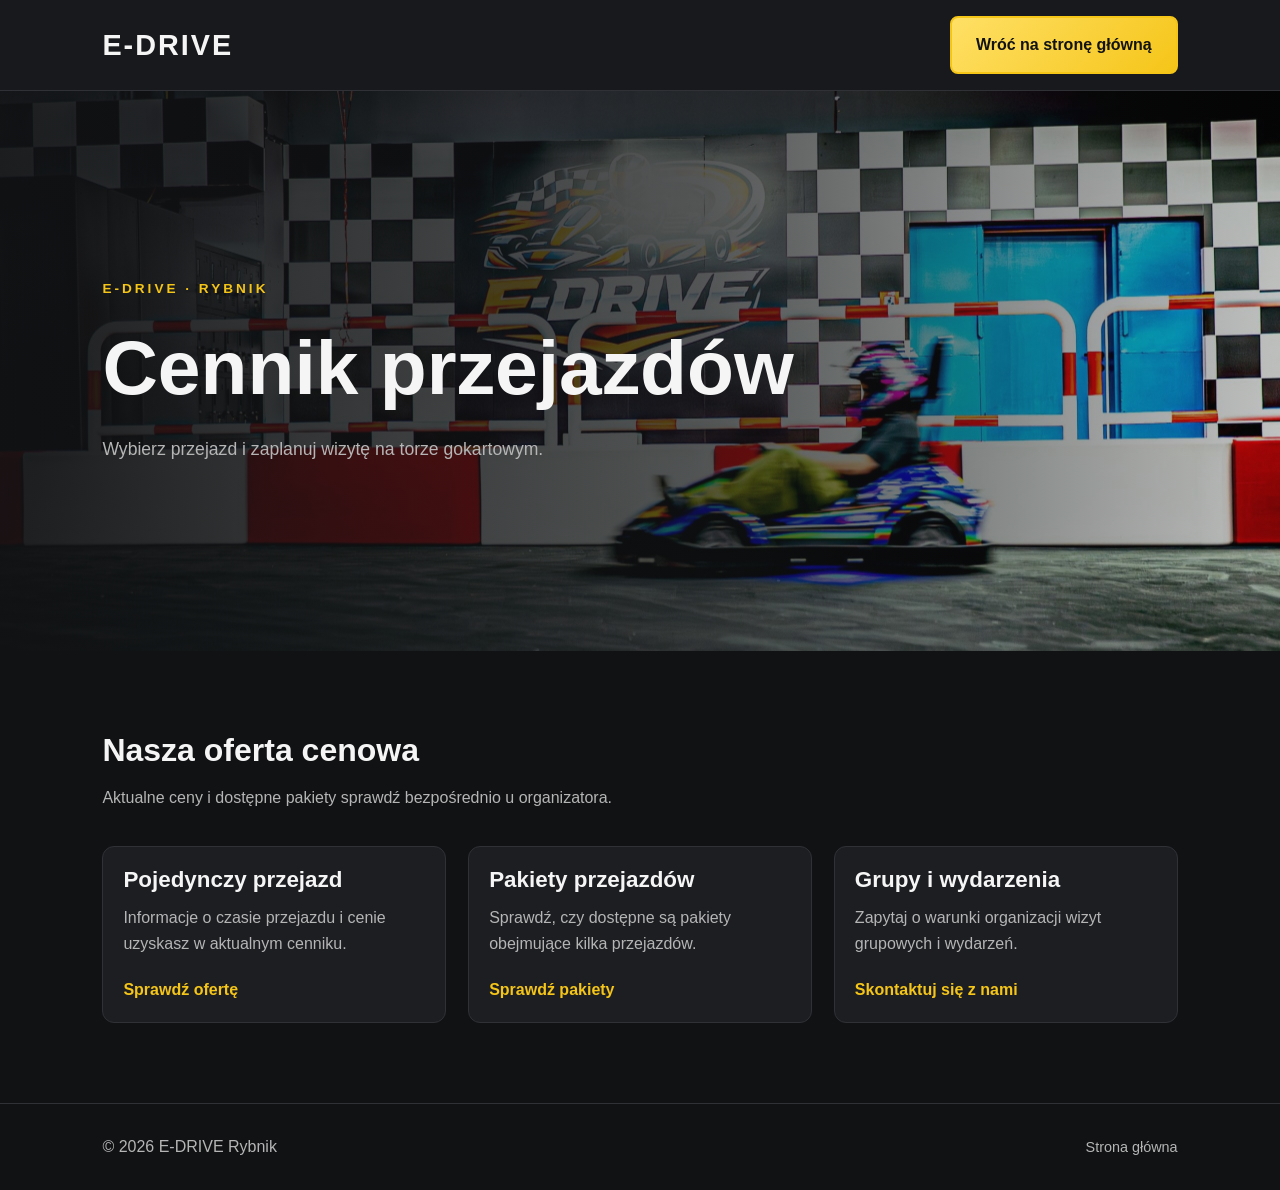
==== cennik.html @ 123399a1 "Add files via upload" ====
<!DOCTYPE html>
<html lang="pl">

<head>
    <meta charset="UTF-8">
    <meta name="viewport" content="width=device-width, initial-scale=1.0">

    <title>Cennik | E-DRIVE Rybnik</title>

    <meta
        name="description"
        content="Sprawdź cennik przejazdów gokartami elektrycznymi E-DRIVE w Rybniku."
    >

    <link rel="stylesheet" href="style.css">
</head>

<body>

    <header>
        <nav>
            <a href="index.html" class="logo">E-DRIVE</a>

            <a href="index.html" class="button">
                Wróć na stronę główną
            </a>
        </nav>
    </header>

    <main>
        <section class="hero">
            <p class="hero-label">E-DRIVE · RYBNIK</p>

            <h1>Cennik przejazdów</h1>

            <p>
                Wybierz przejazd i zaplanuj wizytę
                na torze gokartowym.
            </p>
        </section>

        <section>
            <h2>Nasza oferta cenowa</h2>

            <p>
                Aktualne ceny i dostępne pakiety sprawdź
                bezpośrednio u organizatora.
            </p>

            <div class="info-cards">

                <article class="card">
                    <h3>Pojedynczy przejazd</h3>

                    <p>
                        Informacje o czasie przejazdu
                        i cenie uzyskasz w aktualnym cenniku.
                    </p>

                    <a href="https://e-drive.com.pl/">
                        Sprawdź ofertę
                    </a>
                </article>

                <article class="card">
                    <h3>Pakiety przejazdów</h3>

                    <p>
                        Sprawdź, czy dostępne są pakiety
                        obejmujące kilka przejazdów.
                    </p>

                    <a href="https://e-drive.com.pl/">
                        Sprawdź pakiety
                    </a>
                </article>

                <article class="card">
                    <h3>Grupy i wydarzenia</h3>

                    <p>
                        Zapytaj o warunki organizacji
                        wizyt grupowych i wydarzeń.
                    </p>

                    <a href="index.html#kontakt">
                        Skontaktuj się z nami
                    </a>
                </article>

            </div>
        </section>
    </main>

    <footer>
        <p>&copy; 2026 E-DRIVE Rybnik</p>
        <a href="index.html">Strona główna</a>
    </footer>

</body>
</html>
---- style.css ----
/* =================================
    1. USTAWIENIA GLOBALNE
================================= */

* {
    margin: 0;
    padding: 0;
    box-sizing: border-box;
}

:root {
    --color-bg: #111214;
    --color-surface: #1c1e22;
    --color-text: #f5f5f5;
    --color-muted: #b5b5b5;
    --color-accent: #f5c518;
    --color-dark: #111214;
}

html {
    scroll-behavior: smooth;
    scroll-padding-top: 100px;
}

body {
    font-family: Arial, Helvetica, sans-serif;
    background-color: var(--color-bg);
    color: var(--color-text);
    line-height: 1.6;
}

a {
    color: inherit;
    text-decoration: none;
}

section {
    padding: 80px 8%;
}

h1,
h2,
h3 {
    line-height: 1.2;
}

h2 {
    font-size: 2rem;
    margin-bottom: 16px;
}

p {
    color: var(--color-muted);
}


/* =================================
    2. NAGŁÓWEK I MENU
================================= */

header {
    background-color: #18191c;
    border-bottom: 1px solid #303136;
}

nav {
    min-height: 80px;
    padding: 16px 8%;
    display: flex;
    align-items: center;
    justify-content: space-between;
    gap: 30px;
}

.logo {
    font-size: 1.8rem;
    font-weight: 900;
    letter-spacing: 2px;
}

nav ul {
    list-style: none;
    display: flex;
    align-items: center;
    gap: 25px;
}

nav ul a {
    color: var(--color-muted);
    transition: color 0.2s;
}

nav ul a:hover {
    color: var(--color-accent);
}


/* =================================
    3. PRZYCISKI
================================= */

.button {
    display: inline-block;
    padding: 14px 24px;

    background: linear-gradient(
        135deg,
        #ffe066,
        var(--color-accent)
    );

    color: var(--color-dark);
    font-weight: 800;
    border: 2px solid var(--color-accent);
    border-radius: 8px;
    text-align: center;
    cursor: pointer;

    transition:
        transform 0.2s ease,
        box-shadow 0.2s ease,
        background-color 0.2s ease;
}

.button:hover {
    transform: translateY(-2px);
    box-shadow: 0 8px 20px rgba(245, 197, 24, 0.2);
}

.button:active {
    transform: translateY(0);
}

.button:focus-visible {
    outline: 3px solid white;
    outline-offset: 4px;
}


/* =================================
    4. SEKCJA POWITALNA
================================= */

.hero {
    min-height: 560px;
    padding: 110px 8%;

    display: flex;
    flex-direction: column;
    align-items: flex-start;
    justify-content: center;
    gap: 22px;

    background:
        linear-gradient(
            90deg,
            rgba(17, 18, 20, 0.95) 0%,
            rgba(17, 18, 20, 0.70) 55%,
            rgba(17, 18, 20, 0.25) 100%
        ),
        url("images/tor.jpg") center / cover no-repeat;
}

.hero-label {
    color: var(--color-accent);
    font-size: 0.85rem;
    font-weight: 700;
    letter-spacing: 3px;
}

.hero h1 {
    max-width: 750px;
    font-size: clamp(2.5rem, 6vw, 4.8rem);
    font-weight: 900;
}

.hero > p:not(.hero-label) {
    max-width: 580px;
    font-size: 1.1rem;
}


/* =================================
    5. KARTY INFORMACJI
================================= */

.info-cards {
    display: grid;
    grid-template-columns: repeat(3, minmax(0, 1fr));
    gap: 22px;
    margin-top: 35px;
}

.card {
    padding: 20px;
    background-color: var(--color-surface);
    border: 1px solid #303136;
    border-radius: 12px;
    overflow: hidden;

    transition:
        transform 0.25s ease,
        border-color 0.25s ease,
        box-shadow 0.25s ease;
}

.card:hover {
    transform: translateY(-5px);
    border-color: var(--color-accent);
    box-shadow: 0 12px 30px rgba(0, 0, 0, 0.25);
}

.card h3 {
    margin-bottom: 12px;
    font-size: 1.4rem;
}

.card p {
    margin-bottom: 20px;
}

.card a {
    color: var(--color-accent);
    font-weight: 700;
}


/* =================================
    6. KONTAKT
================================= */

#kontakt {
    background-color: #191a1e;
}

#kontakt p {
    margin-bottom: 10px;
}

#kontakt a:not(.button) {
    color: var(--color-accent);
}


/* =================================
    7. STOPKA
================================= */

footer {
    padding: 30px 8%;
    display: flex;
    justify-content: space-between;
    align-items: center;
    flex-wrap: wrap;
    gap: 15px;
    border-top: 1px solid #303136;
}

footer a {
    color: var(--color-muted);
    font-size: 0.9rem;
}

footer a:hover {
    color: var(--color-accent);
}


/* =================================
    8. TELEFONY I TABLETY
================================= */

@media (max-width: 900px) {
    nav {
        flex-wrap: wrap;
    }

    nav ul {
        gap: 15px;
        flex-wrap: wrap;
    }

    .info-cards {
        grid-template-columns: repeat(2, minmax(0, 1fr));
    }
}

@media (max-width: 600px) {
    nav {
        padding: 20px 6%;
        gap: 18px;
    }

    nav ul {
        width: 100%;
        gap: 12px 18px;
    }

    nav ul a {
        font-size: 0.9rem;
    }

    nav > .button {
        width: 100%;
    }

    .hero {
        min-height: 400px;
        padding: 75px 6%;
    }

    .hero h1 {
        font-size: 2.6rem;
    }

    section {
        padding: 55px 6%;
    }

    .info-card {
        grid-template-columns: 1fr;
    }

    footer {
        padding: 25px 6%;
        flex-direction: column;
        align-items: flex-start;
    }
}

/* Przycisk menu - domyślnie ukryty na komputerach */
.menu-toggle {
    display: none;
    padding: 10px 14px;
    background: transparent;
    color: var(--color-text);
    border: 1px solid #45464b;
    border-radius: 5px;
    font-size: 1rem;
    cursor: pointer;
}

/* Nawigacja na telefonach */
@media (max-width: 600px) {
    nav {
        position: relative;
        padding: 20px 6%;
        display: flex;
        flex-wrap: wrap;
        justify-content: space-between;
        gap: 16px;
    }

    .menu-toggle {
        display: block;
    }

    nav ul.nav-links {
        display: none;
        width: 100%;
        flex-direction: column;
        align-items: flex-start;
        gap: 0;
        order: 3;
    }

    nav ul.nav-links.is-open {
        display: flex;
    }

    nav ul.nav-links li {
        width: 100%;
    }

    nav ul.nav-links a {
        display: block;
        width: 100%;
        padding: 12px 0;
    }

    nav > .button {
        width: 100%;
        order: 4;
    }
}

/* TEST MENU */
@media (max-width: 600px) {
    nav ul.nav-links.is-open {
        display: flex !important;
        flex-direction: column;
        width: 100%;
        background-color: #1c1e22;
        padding: 15px;
    }
}

/* Zdjęcia w kartach */
.card img {
    display: block;
    width: 100%;
    height: 200px;
    object-fit: cover;
    border-radius: 8px;
    margin-bottom: 20px;
}
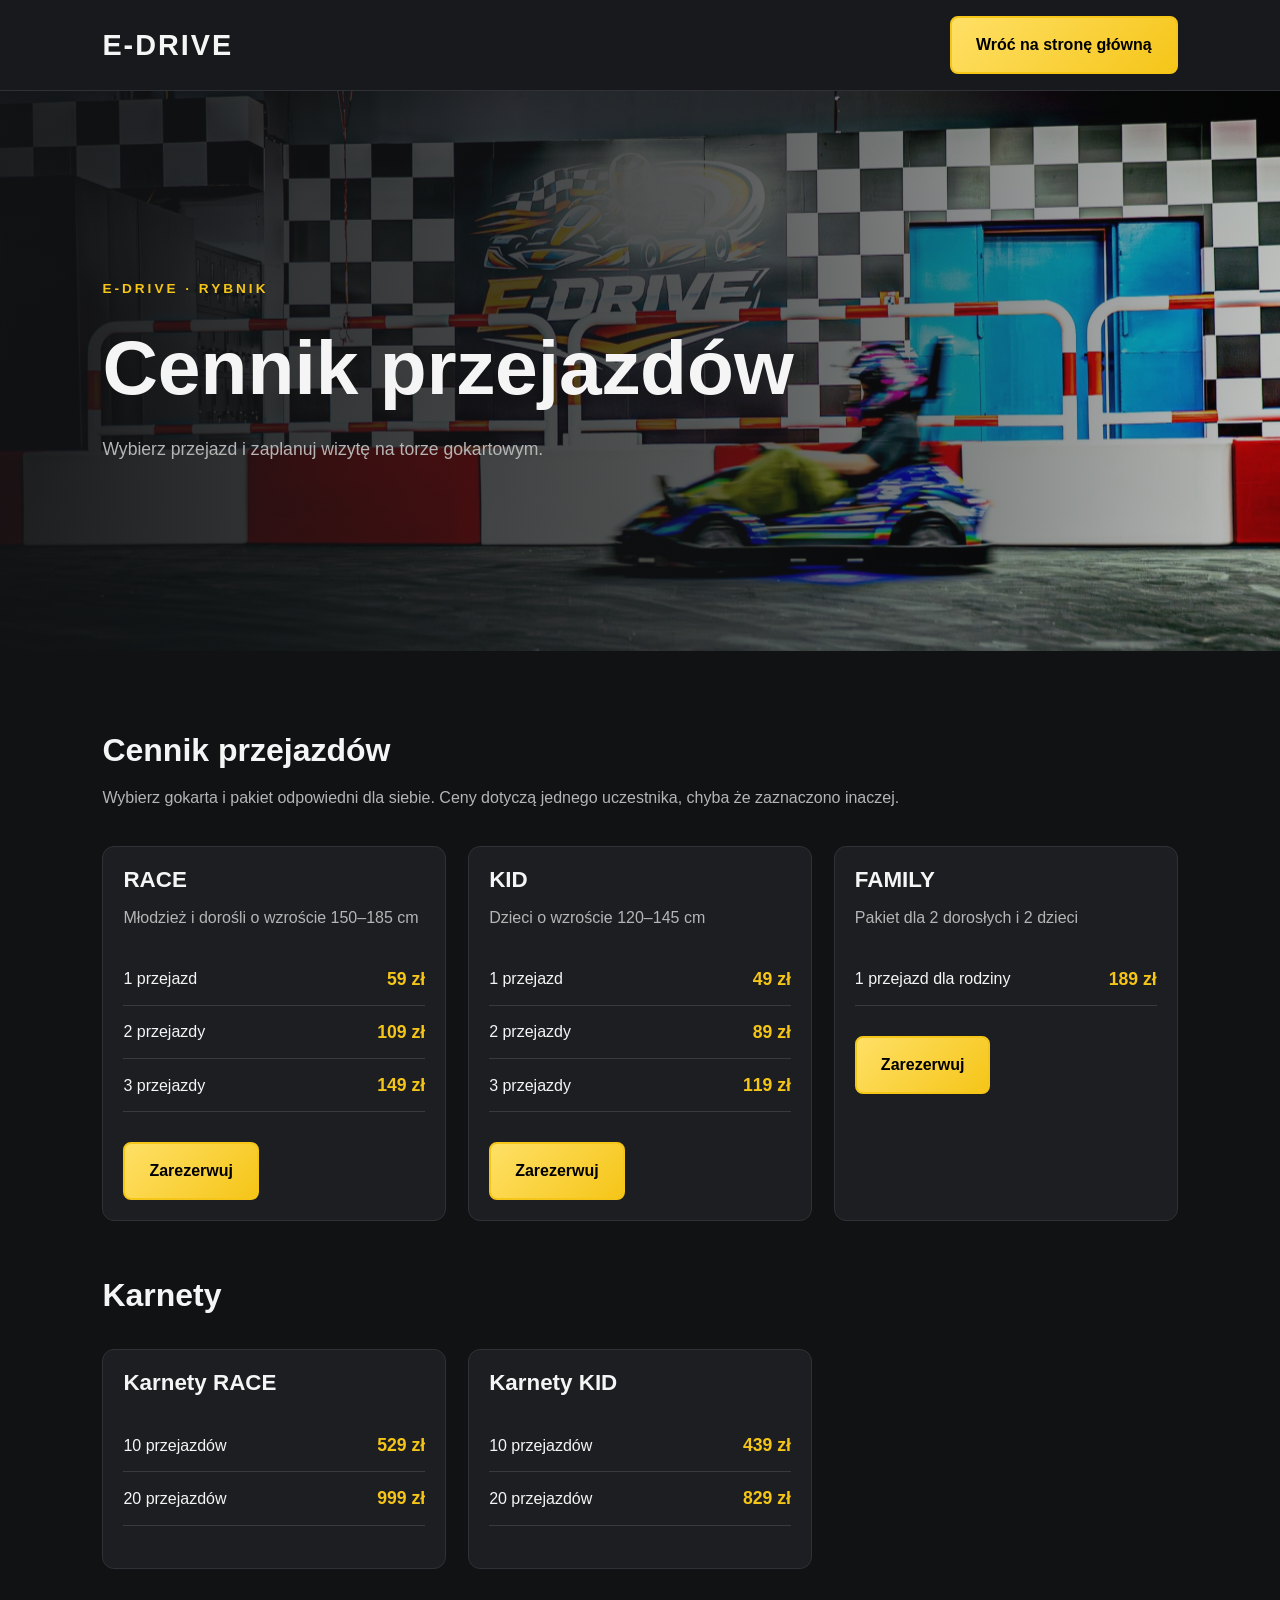
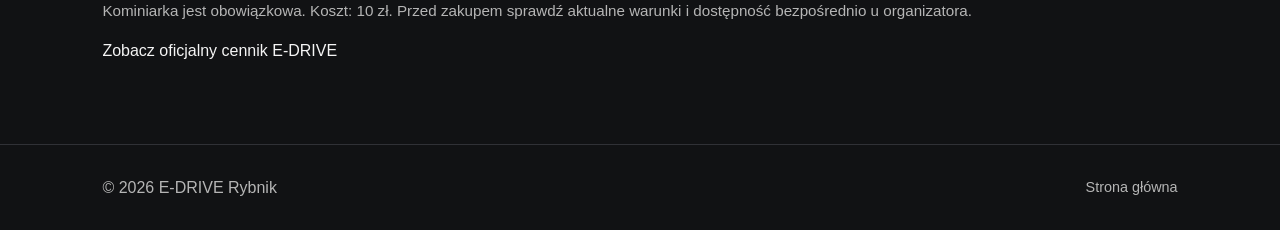
==== commit 6c0a79ae: "Add files via upload" ====
--- a/cennik.html
+++ b/cennik.html
@@ -40,56 +40,98 @@
             </p>
         </section>
 
-        <section>
-            <h2>Nasza oferta cenowa</h2>
+        <section class="pricing">
+            <h2>Cennik przejazdów</h2>
 
-            <p>
-                Aktualne ceny i dostępne pakiety sprawdź
-                bezpośrednio u organizatora.
+            <p class="pricing-intro">
+                Wybierz gokarta i pakiet odpowiedni dla siebie.
+                Ceny dotyczą jednego uczestnika, chyba że zaznaczono inaczej.
             </p>
 
             <div class="info-cards">
 
                 <article class="card">
-                    <h3>Pojedynczy przejazd</h3>
+                    <h3>RACE</h3>
+                    <p>Młodzież i dorośli o wzroście 150–185 cm</p>
 
-                    <p>
-                        Informacje o czasie przejazdu
-                        i cenie uzyskasz w aktualnym cenniku.
-                    </p>
+                    <ul class="price-list">
+                        <li><span>1 przejazd</span><strong>59 zł</strong></li>
+                        <li><span>2 przejazdy</span><strong>109 zł</strong></li>
+                        <li><span>3 przejazdy</span><strong>149 zł</strong></li>
+                    </ul>
 
-                    <a href="https://e-drive.com.pl/">
-                        Sprawdź ofertę
+                    <a class="button" href="https://e-drive.com.pl/rezerwacja">
+                        Zarezerwuj
                     </a>
                 </article>
 
                 <article class="card">
-                    <h3>Pakiety przejazdów</h3>
+                    <h3>KID</h3>
+                    <p>Dzieci o wzroście 120–145 cm</p>
 
-                    <p>
-                        Sprawdź, czy dostępne są pakiety
-                        obejmujące kilka przejazdów.
-                    </p>
+                    <ul class="price-list">
+                        <li><span>1 przejazd</span><strong>49 zł</strong></li>
+                        <li><span>2 przejazdy</span><strong>89 zł</strong></li>
+                        <li><span>3 przejazdy</span><strong>119 zł</strong></li>
+                    </ul>
 
-                    <a href="https://e-drive.com.pl/">
-                        Sprawdź pakiety
+                    <a class="button" href="https://e-drive.com.pl/rezerwacja">
+                        Zarezerwuj
                     </a>
                 </article>
 
                 <article class="card">
-                    <h3>Grupy i wydarzenia</h3>
+                    <h3>FAMILY</h3>
+                    <p>Pakiet dla 2 dorosłych i 2 dzieci</p>
 
-                    <p>
-                        Zapytaj o warunki organizacji
-                        wizyt grupowych i wydarzeń.
-                    </p>
+                    <ul class="price-list">
+                        <li><span>1 przejazd dla rodziny</span><strong>189 zł</strong></li>
+                    </ul>
 
-                    <a href="index.html#kontakt">
-                        Skontaktuj się z nami
+                    <a class="button" href="https://e-drive.com.pl/rezerwacja">
+                        Zarezerwuj
                     </a>
                 </article>
 
             </div>
+
+            <h2 class="passes-heading">Karnety</h2>
+
+            <div class="info-cards">
+
+                <article class="card">
+                    <h3>Karnety RACE</h3>
+
+                    <ul class="price-list">
+                        <li><span>10 przejazdów</span><strong>529 zł</strong></li>
+                        <li><span>20 przejazdów</span><strong>999 zł</strong></li>
+                    </ul>
+                </article>
+
+                <article class="card">
+                    <h3>Karnety KID</h3>
+
+                    <ul class="price-list">
+                        <li><span>10 przejazdów</span><strong>439 zł</strong></li>
+                        <li><span>20 przejazdów</span><strong>829 zł</strong></li>
+                    </ul>
+                </article>
+
+            </div>
+
+            <p class="pricing-note">
+                Kominiarka jest obowiązkowa. Koszt: 10 zł.
+                Przed zakupem sprawdź aktualne warunki i dostępność
+                bezpośrednio u organizatora.
+            </p>
+
+            <a
+                href="https://e-drive.com.pl/cennik/"
+                target="_blank"
+                rel="noopener noreferrer"
+            >
+                Zobacz oficjalny cennik E-DRIVE
+            </a>
         </section>
     </main>
 
--- a/style.css
+++ b/style.css
@@ -403,4 +403,49 @@
     object-fit: cover;
     border-radius: 8px;
     margin-bottom: 20px;
+}
+
+/* CENNIK */
+
+.pricing-intro {
+    margin-bottom: 30px;
+}
+
+.price-list {
+    list-style: none;
+    margin: 22px 0;
+}
+
+.price-list li {
+    display: flex;
+    justify-content: space-between;
+    align-items: center;
+    gap: 12px;
+    padding: 12px 0;
+    border-bottom: 1px solid #383a40;
+}
+
+.price-list strong {
+    color: var(--color-accent);
+    white-space: nowrap;
+    font-size: 1.1rem;
+}
+
+.price-list + .button {
+    margin-top: 8px;
+}
+
+.passes-heading {
+    margin-top: 55px;
+}
+
+.pricing-note {
+    margin: 30px 0 15px;
+    font-size: 0.95rem;
+}
+
+.button,
+a.button,
+button {
+    color: #000000 !important;
 }
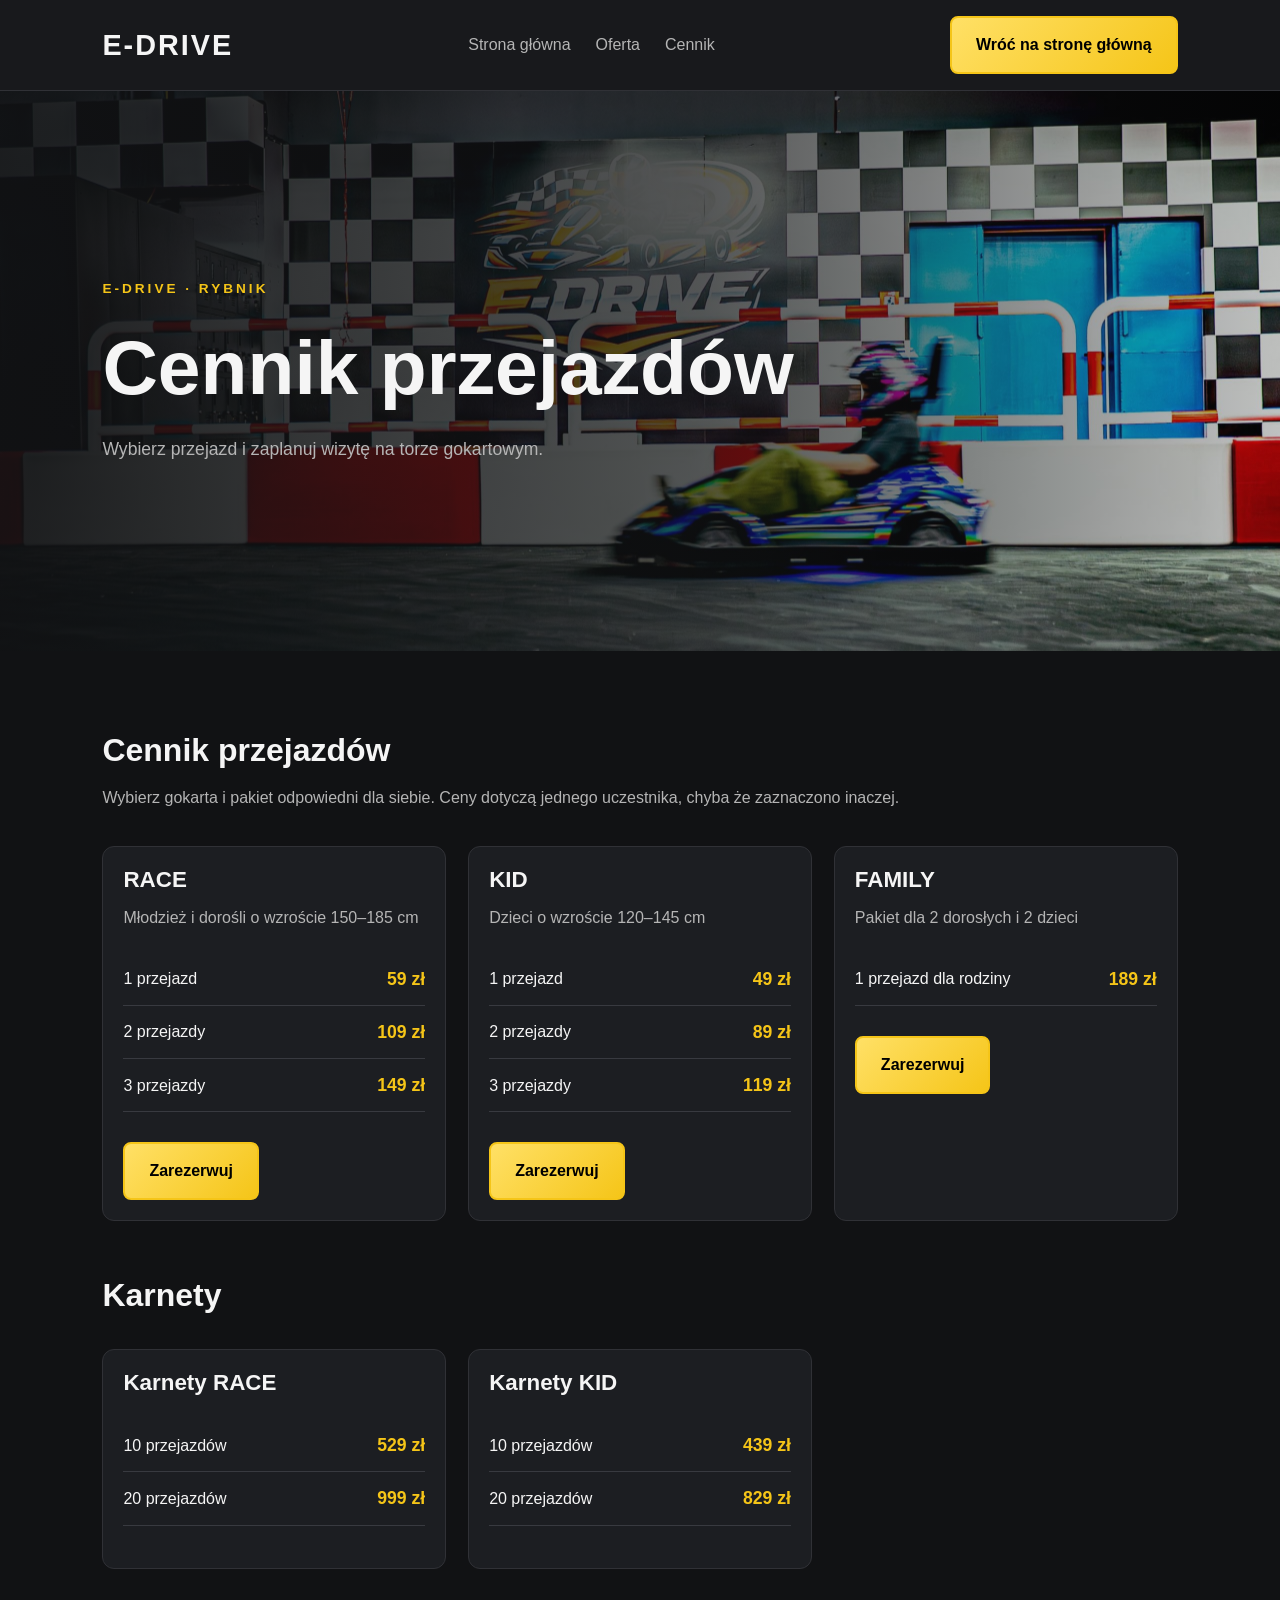
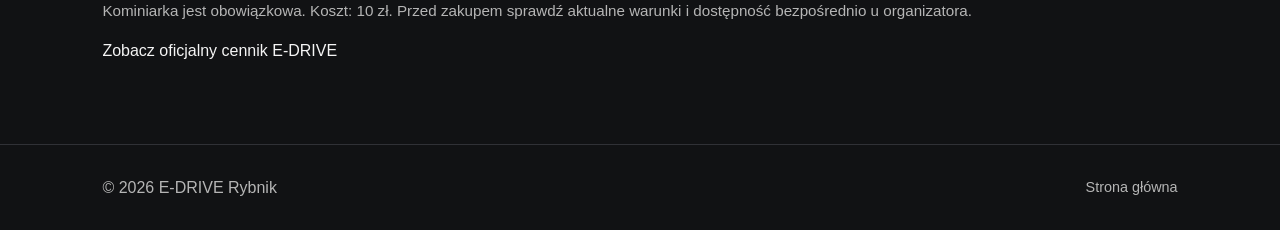
==== commit 8238fc01: "Add files via upload" ====
--- a/cennik.html
+++ b/cennik.html
@@ -21,6 +21,12 @@
     <header>
         <nav>
             <a href="index.html" class="logo">E-DRIVE</a>
+
+            <ul>
+                <li><a href="index.html">Strona główna</a></li>
+                <li><a href="oferta.html">Oferta</a></li>
+                <li><a href="cennik.html">Cennik</a></li>
+            </ul>
 
             <a href="index.html" class="button">
                 Wróć na stronę główną
--- a/style.css
+++ b/style.css
@@ -448,4 +448,21 @@
 a.button,
 button {
     color: #000000 !important;
+}
+
+@media (max-width: 600px) {
+    .pricing .info-cards {
+        display: grid !important;
+        grid-template-columns: 1fr !important;
+        gap: 20px;
+    }
+
+    .pricing .info-cards .card {
+        width: 100%;
+        box-sizing: border-box;
+    }
+
+    .price-list li {
+        font-size: 0.95rem;
+    }
 }
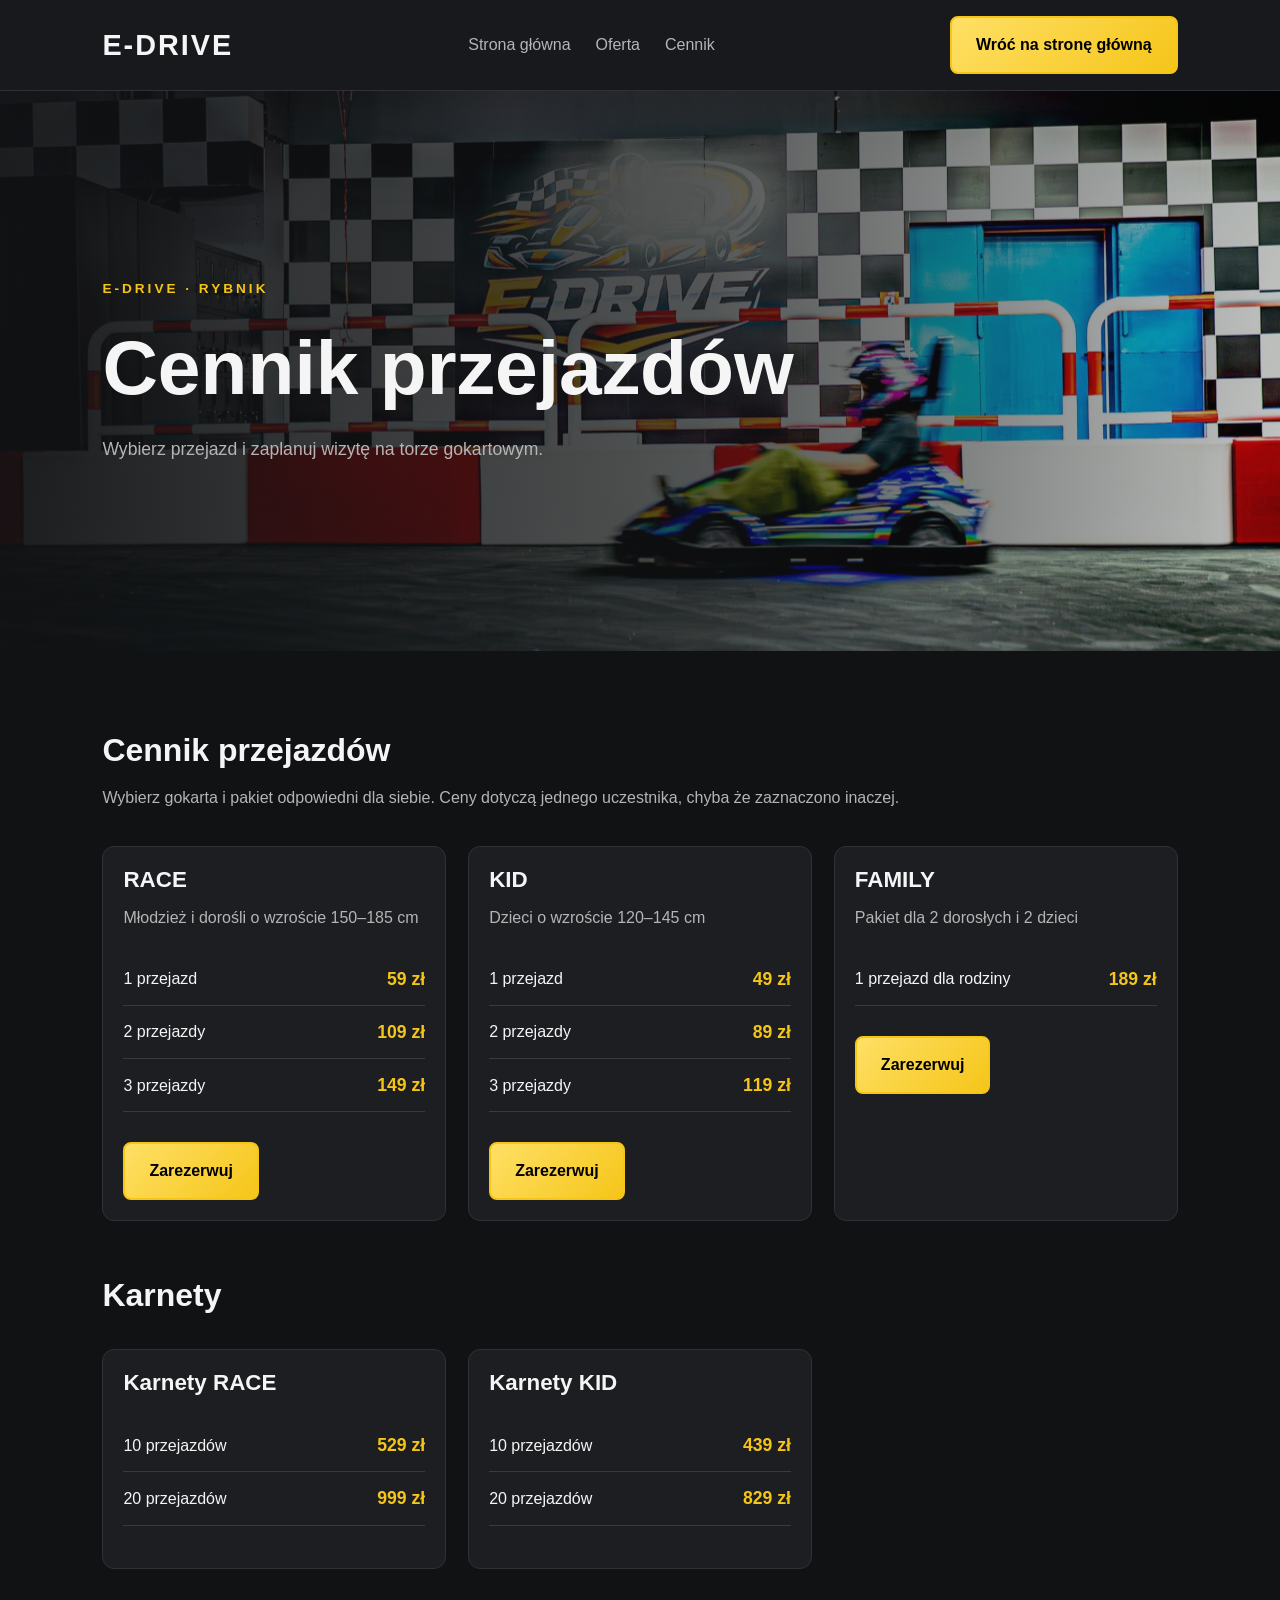
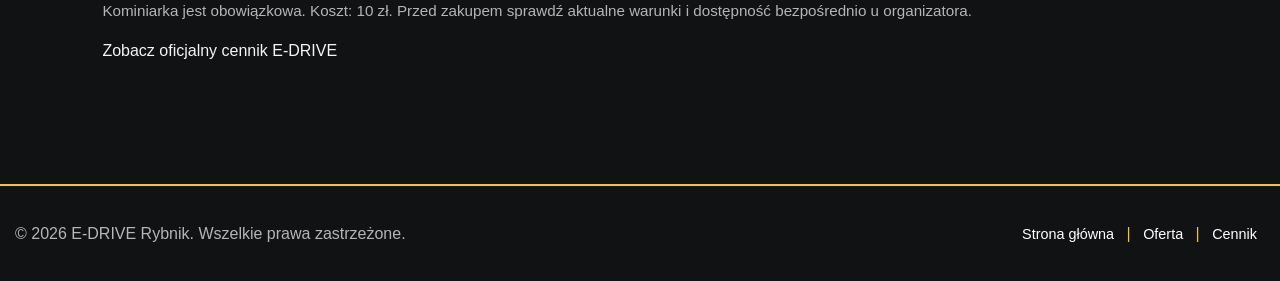
==== commit 86f0f3cf: "Add files via upload" ====
--- a/cennik.html
+++ b/cennik.html
@@ -6,14 +6,16 @@
     <meta charset="UTF-8">
     <meta name="viewport" content="width=device-width, initial-scale=1.0">
 
-    <title>Cennik | E-DRIVE Rybnik</title>
+    <title>Cennik gokartów elektrycznych | E-DRIVE Rybnik</title>
 
     <meta
         name="description"
-        content="Sprawdź cennik przejazdów gokartami elektrycznymi E-DRIVE w Rybniku."
+        content="Poznaj ceny jazdy gokartami elektrycznymi w E-DRIVE Rybnik. Sprawdź dostępne pakiety przejazdów i wybierz opcję dla siebie."
     >
 
     <link rel="stylesheet" href="style.css">
+
+    <link rel="icon" type="image/png" href="images/logo.png">
 </head>
 
 <body>
@@ -141,9 +143,15 @@
         </section>
     </main>
 
-    <footer>
-        <p>&copy; 2026 E-DRIVE Rybnik</p>
-        <a href="index.html">Strona główna</a>
+    <footer class="site-footer">
+        <p>&copy; 2026 E-DRIVE Rybnik. Wszelkie prawa zastrzeżone.</p>
+        <p>
+            <a href="index.html">Strona główna</a>
+            <span>|</span>
+            <a href="oferta.html">Oferta</a>
+            <span>|</span>
+            <a href="cennik.html">Cennik</a>
+        </p>
     </footer>
 
 </body>
--- a/style.css
+++ b/style.css
@@ -465,4 +465,106 @@
     .price-list li {
         font-size: 0.95rem;
     }
+}
+
+.info-cards .card {
+    transition: transform 0.2s ease, box-shadow 0.2s ease;
+}
+
+.info-cards .card:hover {
+    transform: translateY(-5px);
+    box-shadow: 0 10px 25px rgba(0, 0, 0, 0.25);
+}
+
+nav > .button {
+    background-color: var(--color-accent);
+    color: #000000 !important;
+    font-weight: 700;
+    text-decoration: none;
+    transition: transform 0.2s ease;
+}
+
+nav > .button:hover {
+    transform: translateY(-2px);
+}
+
+.opening-hours {
+    margin: 25px 0;
+    padding: 20px;
+    background-color: var(--color-dark);
+    border-left: 4px solid var(--color-accent);
+    border-radius: 8px;
+}
+
+.opening-hours h3 {
+    margin-bottom: 15px;
+    color: var(--color-accent);
+}
+
+.opening-hours p {
+    margin: 8px 0;
+    color: #ffffff;
+}
+
+.opening-hours strong {
+    color: #ffffff;
+}
+
+.map-container {
+    width: 100%;
+    margin: 25px 0;
+    overflow: hidden;
+    border-radius: 12px;
+    border: 1px solid #383a40;
+}
+
+.map-container iframe {
+    display: block;
+    width: 100%;
+    height: 350px;
+}
+
+.back-to-top {
+    display: block;
+    width: fit-content;
+    margin: 30px auto;
+    padding: 12px 20px;
+    background-color: var(--color-accent);
+    color: #000000 !important;
+    text-decoration: none;
+    font-weight: 700;
+    border-radius: 8px;
+    transition: transform 0.2s ease;
+}
+
+.back-to-top:hover {
+    transform: translateY(-3px);
+}
+
+.site-footer {
+    padding: 25px 15px;
+    margin-top: 40px;
+    background-color: var(--color-dark);
+    border-top: 2px solid var(--color-accent);
+    text-align: center;
+    color: #ffffff;
+}
+
+.site-footer p {
+    margin: 10px 0;
+}
+
+.site-footer a {
+    color: #ffffff;
+    text-decoration: none;
+    margin: 0 8px;
+    transition: color 0.2s ease;
+}
+
+.site-footer a:hover {
+    color: var(--color-accent);
+}
+
+.site-footer span {
+    color: var(--color-accent);
 }
